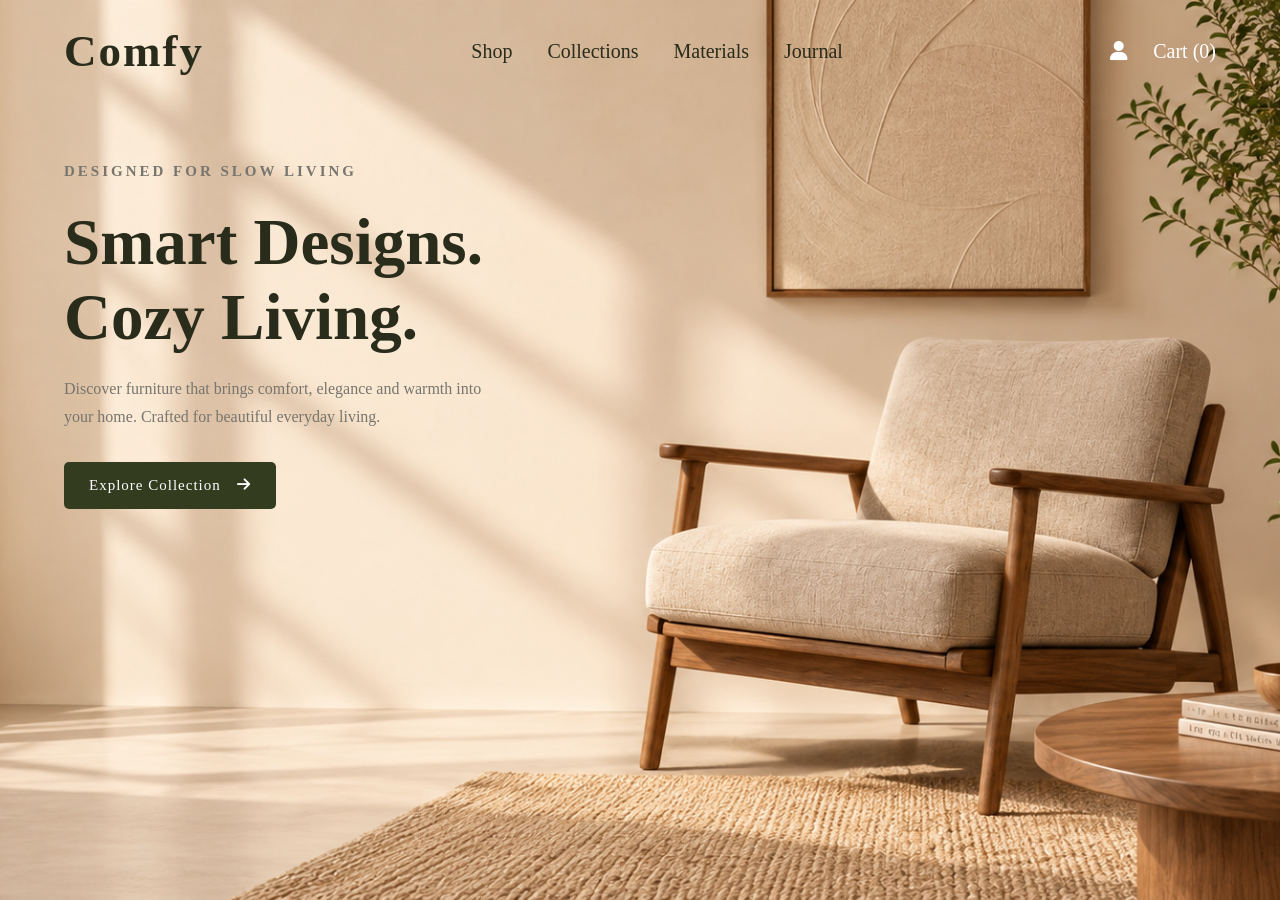
==== index.html @ 4d762289 "first commit" ====
<!DOCTYPE html>
<html lang="en">
<head>
    <meta charset="UTF-8">
    <meta name="viewport" content="width=device-width, initial-scale=1.0">
    <title>Home</title>
    <link rel="stylesheet" href="./CSS/style.css">
    <link rel="stylesheet" href="https://cdnjs.cloudflare.com/ajax/libs/font-awesome/6.5.0/css/all.min.css">
</head>
<body>
    <header class="hero">
        <nav class="navbar">
            <div class="logo">
                <h2>Comfy</h2>
            </div>
            <div class="nav-links">
                <a href="#">Shop</a>
                <a href="#">Collections</a>
                <a href="#">Materials</a>
                <a href="#">Journal</a>
            </div>
            <div class="nav-icons">
                <a href="#">
                    <i class="fa-solid fa-user"></i>
                </a>
                <a href="#">Cart (0)</a>
            </div>
        </nav>
        <div class="hero-content">
            <span class="tagline">DESIGNED FOR SLOW LIVING</span>
            <h1>
                Smart Designs.<br>
                Cozy Living.
            </h1>
            <p>
                Discover furniture that brings comfort,
                elegance and warmth into your home.
                Crafted for beautiful everyday living.
            </p>
            <a href="#" class="collection-btn">
                Explore Collection <i class="fa-solid fa-arrow-right"></i>
            </a>
        </div>
    </header>  
</body>
</html>
---- CSS/style.css ----
* {
    margin: 0;
    padding: 0;
}
.hero {
    background-image: url("../Assets/Images/main-bcg.jpeg");
    background-size: cover;
    background-position: center;
    background-repeat: no-repeat;
    min-height: 100vh;
}
.navbar {
    display: flex;
    justify-content: space-between;
    align-items: center;
    padding: 25px 5%;
    background: transparent;
}
.logo h2 {
    color: #292b1b;
    font-size: 45px;
    font-family: Georgia, serif;
    letter-spacing: 2px;
}
.nav-links {
    display: flex;
    gap: 35px;
}

.nav-links a {
    text-decoration: none;
    color: #292b1b;
    font-size: 20px;
    font-weight: 500;
}
.nav-icons {
    display: flex;
    align-items: center;
    gap: 25px;
}
.nav-icons a {
    text-decoration: none;
    color: white;
    font-size: 20px;
}
.nav-links a:hover,
.nav-icons a:hover {
    color: #9b7046;
}

.hero-content {
    width: 45%;
    padding: 60px 5%;
}
.tagline {
    color: #77756d;
    font-size: 15px;
    letter-spacing: 3px;
    font-weight: 600;
}
.hero-content h1 {
    color: #292b1b;
    font-size: 65px;
    font-family: Georgia, serif;
    line-height: 1.15;
    margin-top: 25px;
    margin-bottom: 20px;
}
.hero-content p {
    color: #77756d;
    font-size: 16px;
    line-height: 1.8;
    max-width: 420px;
    margin-bottom: 30px;
}
.collection-btn {
    display: inline-block;
    background-color: #343c20;
    color: white;
    padding: 15px 25px;
    text-decoration: none;
    border-radius: 5px;
    font-size: 15px;
    letter-spacing: 1px;
}
.collection-btn i {
    margin-left: 12px;
}

.collection-btn:hover {
    background-color: #77756d;
    color: white;
}
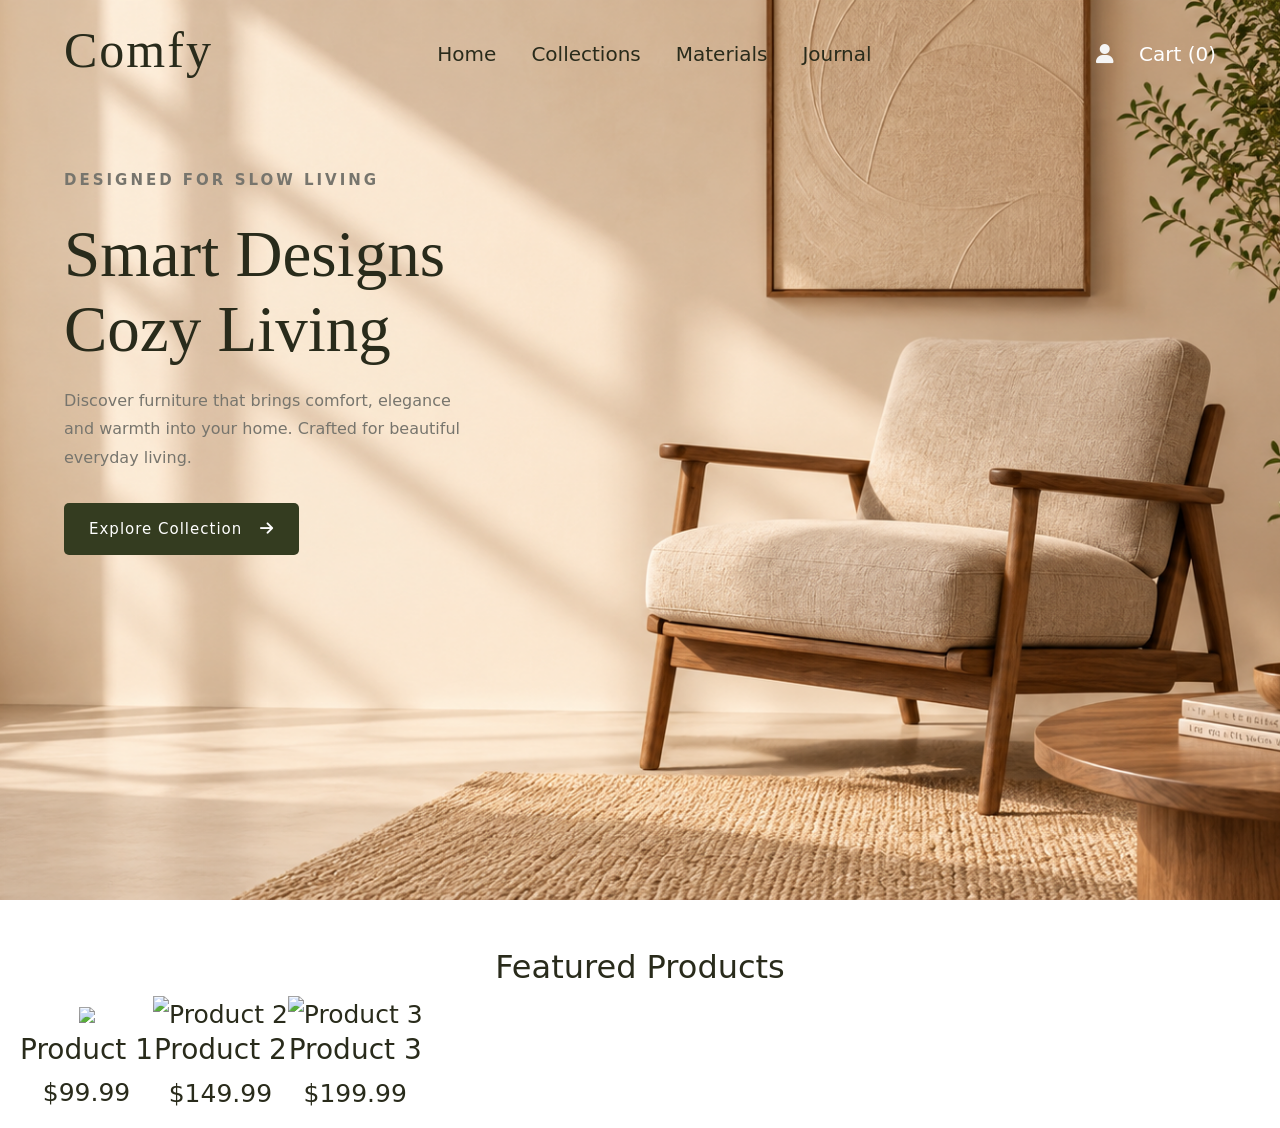
==== commit 3070d363: "Day 3 commit" ====
--- a/index.html
+++ b/index.html
@@ -4,33 +4,47 @@
     <meta charset="UTF-8">
     <meta name="viewport" content="width=device-width, initial-scale=1.0">
     <title>Home</title>
+    <link href="https://cdn.jsdelivr.net/npm/bootstrap@5.3.3/dist/css/bootstrap.min.css" rel="stylesheet">
+    <link rel="stylesheet" href="https://cdnjs.cloudflare.com/ajax/libs/font-awesome/6.5.0/css/all.min.css">
     <link rel="stylesheet" href="./CSS/style.css">
-    <link rel="stylesheet" href="https://cdnjs.cloudflare.com/ajax/libs/font-awesome/6.5.0/css/all.min.css">
-</head>
 <body>
     <header class="hero">
-        <nav class="navbar">
+        <nav class="comfy-navbar">
             <div class="logo">
                 <h2>Comfy</h2>
             </div>
-            <div class="nav-links">
-                <a href="#">Shop</a>
-                <a href="#">Collections</a>
-                <a href="#">Materials</a>
-                <a href="#">Journal</a>
+        <div class="nav-links">
+            <a href="#">Home</a>
+            <a href="#">Collections</a>
+            <a href="#">Materials</a>
+            <a href="#">Journal</a>
+        </div>
+        <div class="nav-icons">
+        <div class="dropdown">
+            <button class="profile-btn" type="button" data-bs-toggle="dropdown" aria-expanded="false">
+                <i class="fa-solid fa-user"></i>
+            </button>
+            <div class="dropdown-menu dropdown-menu-end p-3">
+                <h5>Welcome To Comfy</h5>
+                <p>Sign in for a better experience</p>
+                <a href="#" class="btn btn-outline-secondary w-100 mb-2"
+                    data-bs-toggle="modal" data-bs-target="#loginModal">
+                    Login
+                </a>
+                <a href="#" class="btn btn-warning w-100">
+                    <i class="fa-solid fa-user-plus"></i>
+                    Sign Up
+                </a>
             </div>
-            <div class="nav-icons">
-                <a href="#">
-                    <i class="fa-solid fa-user"></i>
-                </a>
-                <a href="#">Cart (0)</a>
-            </div>
-        </nav>
+        </div>
+            <a href="#">Cart (0)</a>
+        </div>
+    </nav>
         <div class="hero-content">
             <span class="tagline">DESIGNED FOR SLOW LIVING</span>
             <h1>
-                Smart Designs.<br>
-                Cozy Living.
+                Smart Designs<br>
+                Cozy Living
             </h1>
             <p>
                 Discover furniture that brings comfort,
@@ -41,6 +55,27 @@
                 Explore Collection <i class="fa-solid fa-arrow-right"></i>
             </a>
         </div>
-    </header>  
+    </header> 
+    <br><br>
+    <section class="featured-products">
+        <h2>Featured Products</h2>
+        <div class="product-grid">
+            <div class="product-card">
+                <img src=" alt="Product 1">
+                <h3>Product 1</h3>
+                <p>$99.99</p>
+            </div>
+            <div class="product-card">
+                <img src="" alt="Product 2">
+                <h3>Product 2</h3>
+                <p>$149.99</p>
+            </div>
+            <div class="product-card">
+                <img src="" alt="Product 3">
+                <h3>Product 3</h3>
+                <p>$199.99</p>
+            </div>
+        </div>
+    <script src="https://cdn.jsdelivr.net/npm/bootstrap@5.3.3/dist/js/bootstrap.bundle.min.js"></script>
 </body>
 </html>
--- a/CSS/style.css
+++ b/CSS/style.css
@@ -9,16 +9,16 @@
     background-repeat: no-repeat;
     min-height: 100vh;
 }
-.navbar {
+.comfy-navbar {
     display: flex;
     justify-content: space-between;
     align-items: center;
-    padding: 25px 5%;
+    padding: 20px 5%;
     background: transparent;
 }
 .logo h2 {
     color: #292b1b;
-    font-size: 45px;
+    font-size: 50px;
     font-family: Georgia, serif;
     letter-spacing: 2px;
 }
@@ -26,7 +26,6 @@
     display: flex;
     gap: 35px;
 }
-
 .nav-links a {
     text-decoration: none;
     color: #292b1b;
@@ -43,11 +42,31 @@
     color: white;
     font-size: 20px;
 }
+.nav-icons .dropdown button {
+    color: whitesmoke;
+    border: none;
+    background: transparent;
+    font-size: 20px;
+}
+.dropdown-menu {
+    width: 300px;
+    border: none;
+    border-radius: 15px;
+    box-shadow: 0 5px 20px rgba(0,0,0,0.15);
+}
+
+.dropdown-menu h5 {
+    color: #292b1b;
+}
+
+.dropdown-menu p {
+    color: #77756d;
+    font-size: 14px;
+}
 .nav-links a:hover,
 .nav-icons a:hover {
     color: #9b7046;
 }
-
 .hero-content {
     width: 45%;
     padding: 60px 5%;
@@ -86,8 +105,17 @@
 .collection-btn i {
     margin-left: 12px;
 }
-
 .collection-btn:hover {
     background-color: #77756d;
     color: white;
+}
+.featured-products{
+    text-align: center;
+    font-size: 25px;
+    color: #292b1b;
+}
+.product-grid{
+    display: flex;
+    align-items: center;
+    padding-left: 20px;
 }
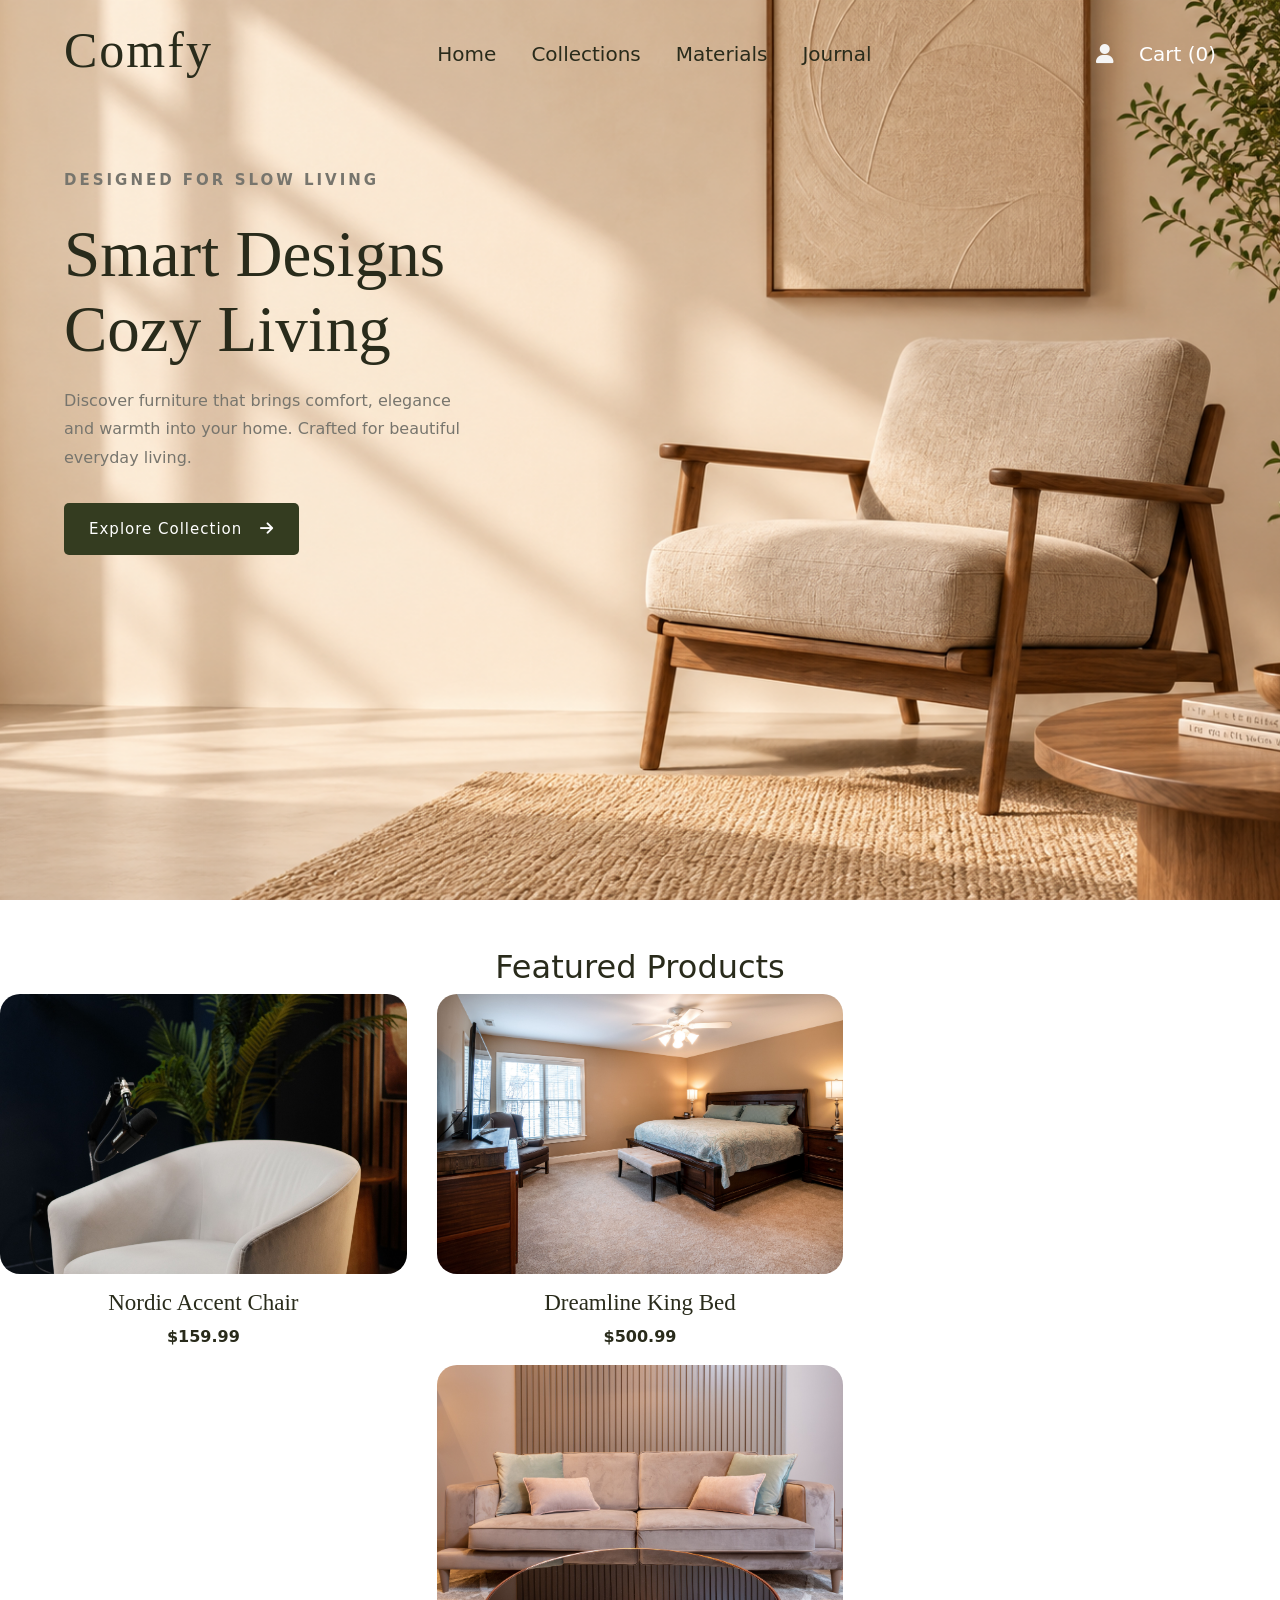
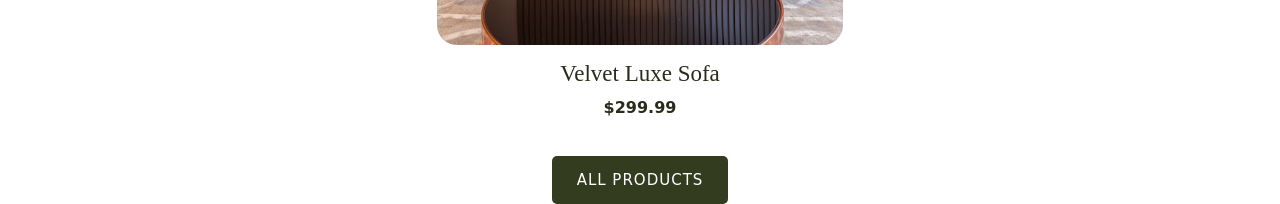
==== commit 1badffa4: "Day 3 commit" ====
--- a/index.html
+++ b/index.html
@@ -60,21 +60,42 @@
     <section class="featured-products">
         <h2>Featured Products</h2>
         <div class="product-grid">
-            <div class="product-card">
-                <img src=" alt="Product 1">
-                <h3>Product 1</h3>
-                <p>$99.99</p>
+        <div class="product-card">
+            <div class="product-image">
+                <img src="./Assets/Images/pexels-thisispav-30161488.jpg" alt="Product 1">
+                <div class="product-icons">
+                    <a href="#"><i class="fa-solid fa-magnifying-glass"></i></a>
+                    <a href="#"><i class="fa-solid fa-cart-shopping"></i></a>
+                </div>
             </div>
-            <div class="product-card">
-                <img src="" alt="Product 2">
-                <h3>Product 2</h3>
-                <p>$149.99</p>
+            <h3>Nordic Accent Chair</h3>
+            <p>$159.99</p>
+        </div>
+        <div class="product-card">
+            <div class="product-image">
+                <img src="./Assets/Images/pexels-curtis-adams-1694007-3935331.jpg" alt="Product 2">
+            <div class="product-icons">
+                <a href="#"><i class="fa-solid fa-magnifying-glass"></i></a>
+                <a href="#"><i class="fa-solid fa-cart-shopping"></i></a>
             </div>
-            <div class="product-card">
-                <img src="" alt="Product 3">
-                <h3>Product 3</h3>
-                <p>$199.99</p>
+            <h3>Dreamline King Bed</h3>
+            <p>$500.99</p>
+        </div>
+        <div class="product-card">
+            <div class="product-image">
+                <img src="./Assets/Images/pexels-artbovich-7018400.jpg" alt="Product 3">
+                <div class="product-icons">
+                    <a href="#"><i class="fa-solid fa-magnifying-glass"></i></a>
+                    <a href="#"><i class="fa-solid fa-cart-shopping"></i></a>
+                </div>
+                <h3>Velvet Luxe Sofa</h3>
+                <p>$299.99</p>
             </div>
+        </div>
+        <div>
+            <a href="#" class="all-products-btn">
+                ALL PRODUCTS
+            </a>
         </div>
     <script src="https://cdn.jsdelivr.net/npm/bootstrap@5.3.3/dist/js/bootstrap.bundle.min.js"></script>
 </body>
--- a/CSS/style.css
+++ b/CSS/style.css
@@ -114,8 +114,64 @@
     font-size: 25px;
     color: #292b1b;
 }
-.product-grid{
+.product-grid {
+    display: grid;
+    grid-template-columns: repeat(3, 1fr);
+    gap: 30px;
+}
+.product-card img {
+    margin-top: 23px;
+    width: 100%;
+    height: 280px;
+    object-fit: cover;
+    margin:0;
+    border-radius: 20px;
+}
+.product-card h3{
+    font-family: 'Times New Roman', Times, serif;
+    margin-top: 15px;
+    font-size: 23px;
+}
+.product-card p{
+    font-size: medium;
+    font-weight: bold;
+}
+.all-products-btn {
+    background-color: #343c20;
+    color: white;
+    padding: 13px 25px;
+    text-decoration: none;
+    border-radius: 5px;
+    font-size: 15px;
+    letter-spacing: 1px;
+    display:inline-block;
+    margin-top: 20px;
+}
+.all-products-btn:hover {
+    background-color: #77756d;
+    color: white;
+}
+.product-image {
+    position: relative;
+    overflow: hidden;
+}
+.product-icons {
+    position: absolute;
+    top: 50%;
+    left: 50%;
+    transform: translate(-50%, -50%);
     display: flex;
-    align-items: center;
-    padding-left: 20px;
+    gap: 15px;
+    opacity: 0;
+    transition: 0.3s ease;
+}
+.product-icons a {
+    background-color: orangered;
+    color: #292b1b;
+    padding: 12px;
+    border-radius: 60%;
+    text-decoration: none;
+}
+.product-image:hover .product-icons {
+    opacity: 1;
 }
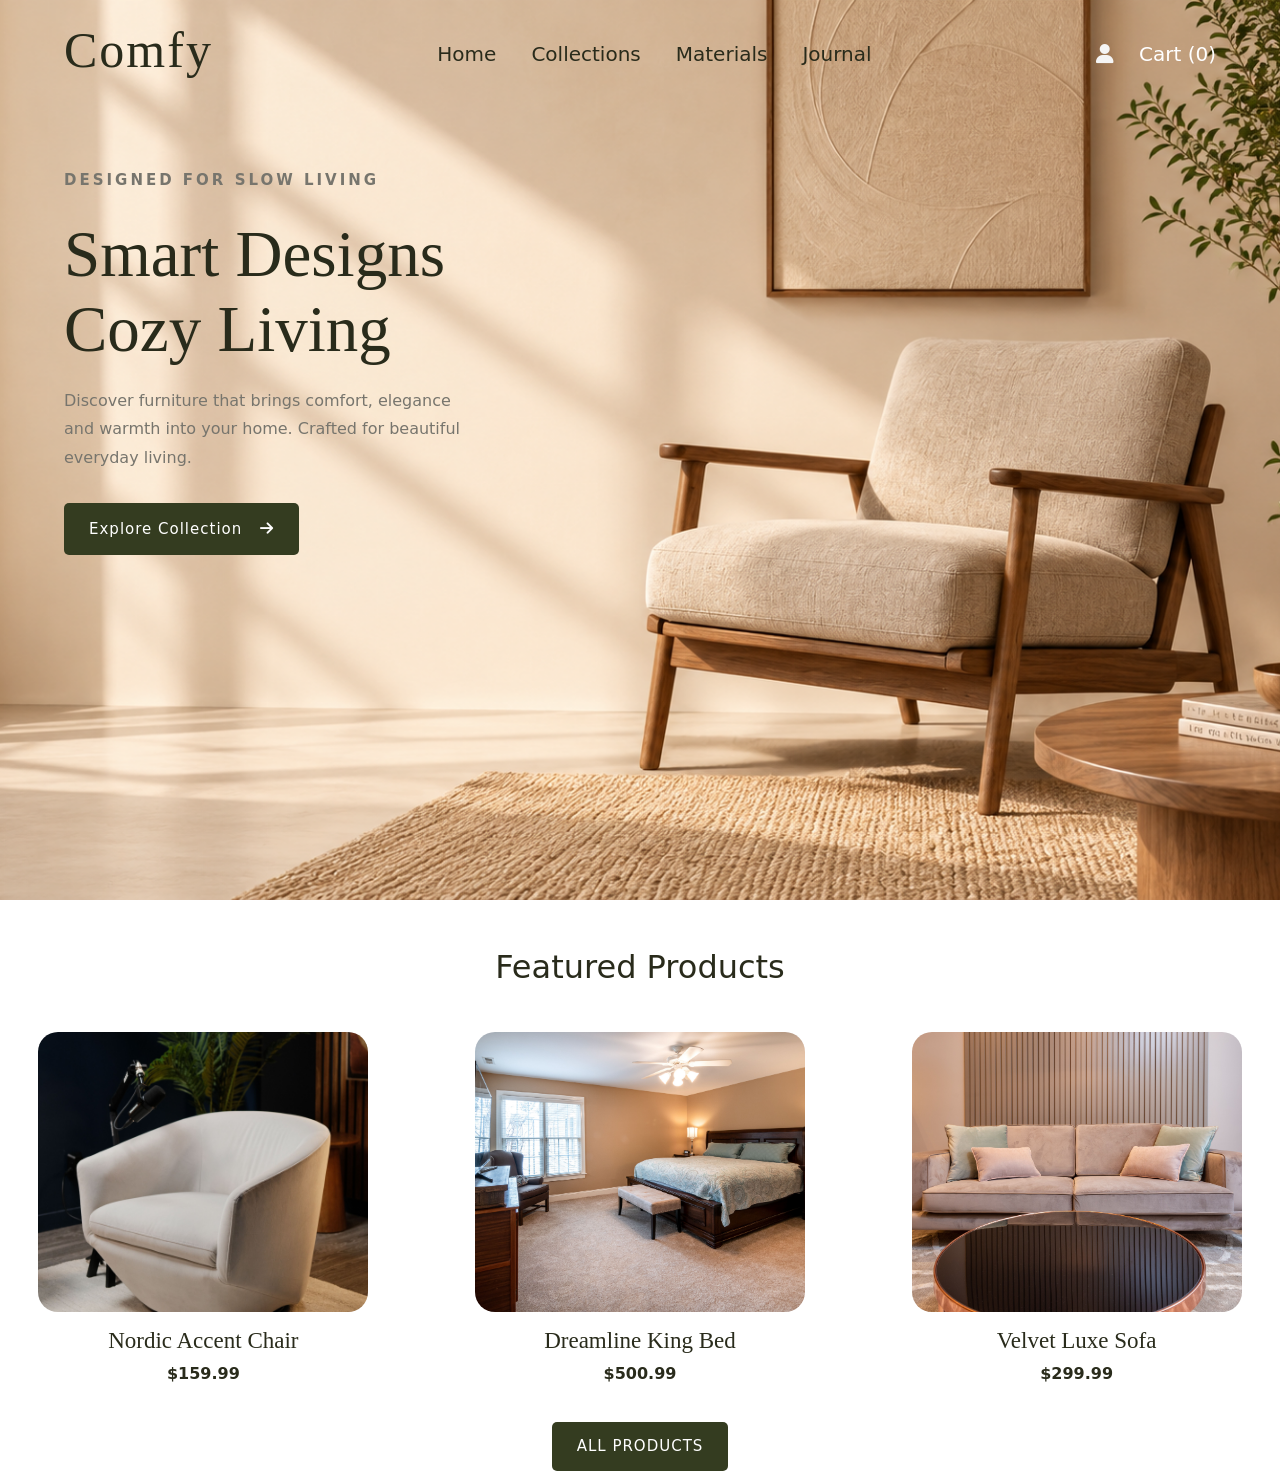
==== commit 65ce11e0: "Day 4 commit" ====
--- a/index.html
+++ b/index.html
@@ -59,39 +59,55 @@
     <br><br>
     <section class="featured-products">
         <h2>Featured Products</h2>
+        <br>
         <div class="product-grid">
-        <div class="product-card">
-            <div class="product-image">
-                <img src="./Assets/Images/pexels-thisispav-30161488.jpg" alt="Product 1">
-                <div class="product-icons">
-                    <a href="#"><i class="fa-solid fa-magnifying-glass"></i></a>
-                    <a href="#"><i class="fa-solid fa-cart-shopping"></i></a>
-                </div>
-            </div>
-            <h3>Nordic Accent Chair</h3>
-            <p>$159.99</p>
-        </div>
-        <div class="product-card">
-            <div class="product-image">
-                <img src="./Assets/Images/pexels-curtis-adams-1694007-3935331.jpg" alt="Product 2">
+
+    <!-- Product 1 -->
+    <div class="product-card">
+        <div class="product-image">
+            <img src="./Assets/Images/pexels-thisispav-30161488.jpg" alt="Product 1">
+
             <div class="product-icons">
                 <a href="#"><i class="fa-solid fa-magnifying-glass"></i></a>
                 <a href="#"><i class="fa-solid fa-cart-shopping"></i></a>
             </div>
-            <h3>Dreamline King Bed</h3>
-            <p>$500.99</p>
         </div>
-        <div class="product-card">
-            <div class="product-image">
-                <img src="./Assets/Images/pexels-artbovich-7018400.jpg" alt="Product 3">
-                <div class="product-icons">
-                    <a href="#"><i class="fa-solid fa-magnifying-glass"></i></a>
-                    <a href="#"><i class="fa-solid fa-cart-shopping"></i></a>
-                </div>
-                <h3>Velvet Luxe Sofa</h3>
-                <p>$299.99</p>
+
+        <h3>Nordic Accent Chair</h3>
+        <p>$159.99</p>
+    </div>
+
+    <!-- Product 2 -->
+    <div class="product-card">
+        <div class="product-image">
+            <img src="./Assets/Images/pexels-curtis-adams-1694007-3935331.jpg" alt="Product 2">
+
+            <div class="product-icons">
+                <a href="#"><i class="fa-solid fa-magnifying-glass"></i></a>
+                <a href="#"><i class="fa-solid fa-cart-shopping"></i></a>
             </div>
         </div>
+
+        <h3>Dreamline King Bed</h3>
+        <p>$500.99</p>
+    </div>
+
+    <!-- Product 3 -->
+    <div class="product-card">
+        <div class="product-image">
+            <img src="./Assets/Images/pexels-artbovich-7018400.jpg" alt="Product 3">
+
+            <div class="product-icons">
+                <a href="#"><i class="fa-solid fa-magnifying-glass"></i></a>
+                <a href="#"><i class="fa-solid fa-cart-shopping"></i></a>
+            </div>
+        </div>
+
+        <h3>Velvet Luxe Sofa</h3>
+        <p>$299.99</p>
+    </div>
+
+</div>
         <div>
             <a href="#" class="all-products-btn">
                 ALL PRODUCTS
--- a/CSS/style.css
+++ b/CSS/style.css
@@ -121,7 +121,7 @@
 }
 .product-card img {
     margin-top: 23px;
-    width: 100%;
+    width: 330px;
     height: 280px;
     object-fit: cover;
     margin:0;
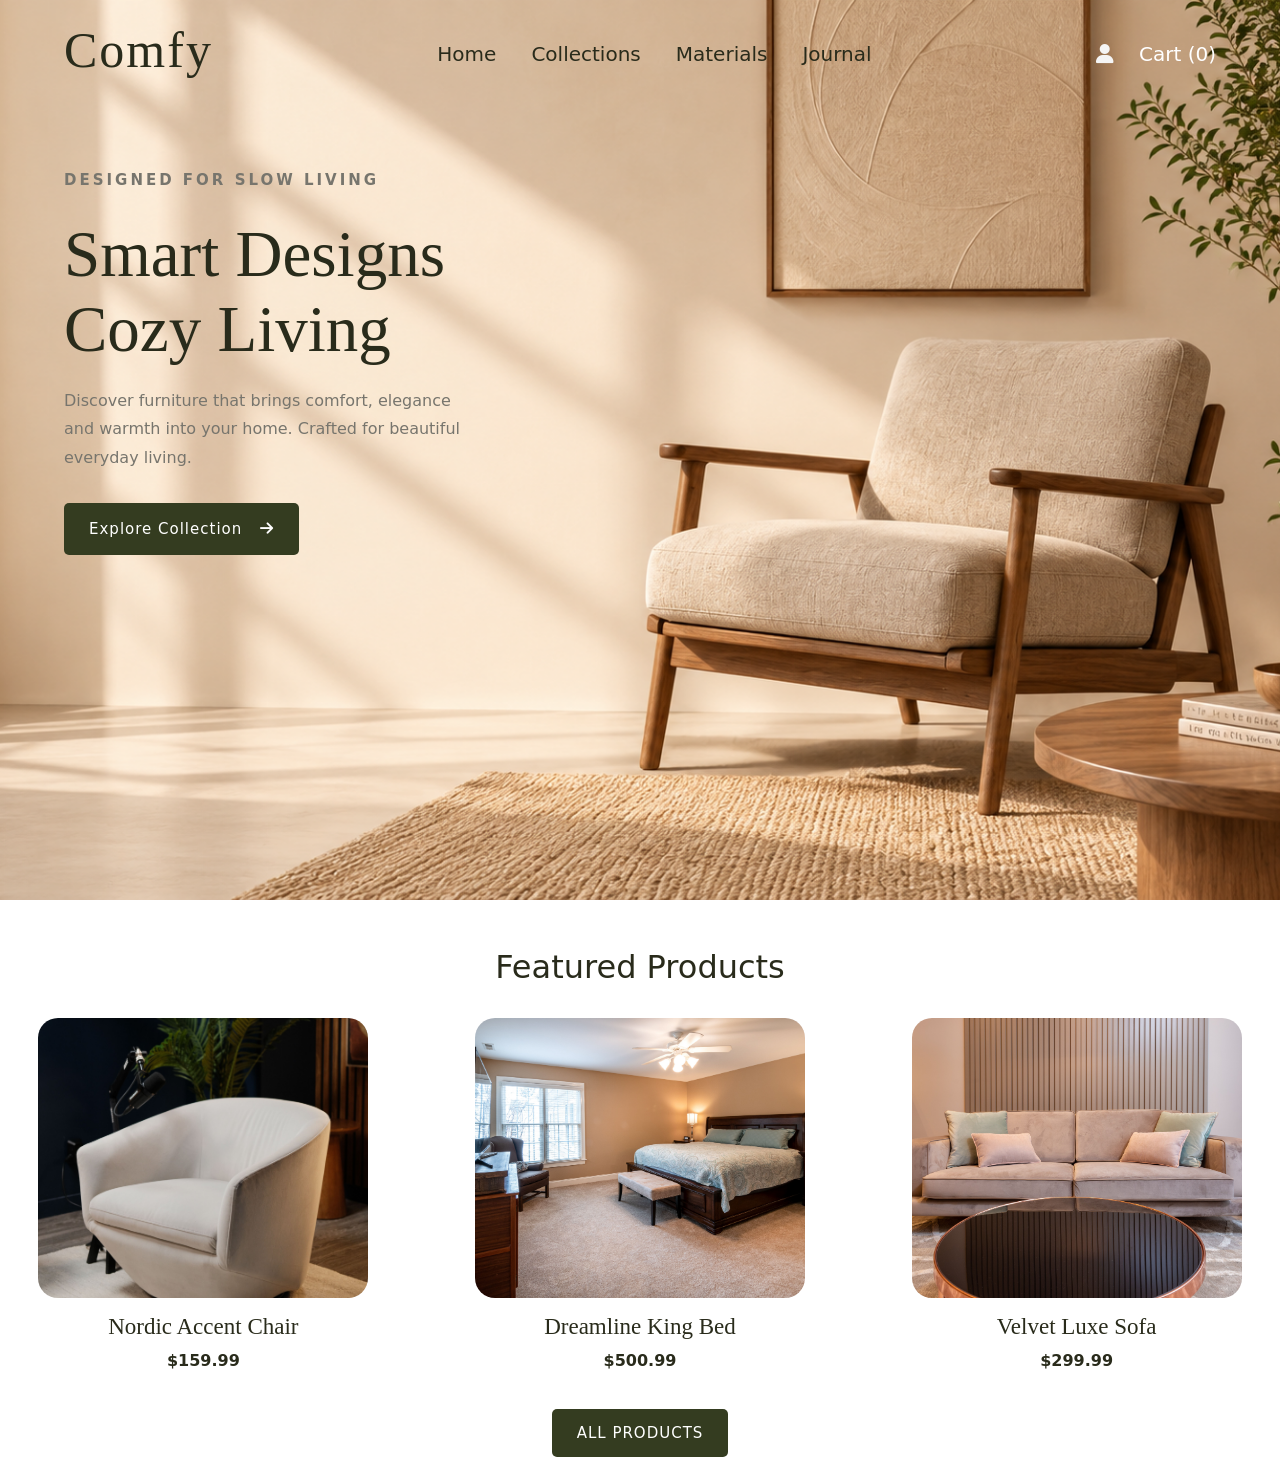
==== commit fed50089: "Day 4 Commit" ====
--- a/index.html
+++ b/index.html
@@ -68,7 +68,9 @@
             <img src="./Assets/Images/pexels-thisispav-30161488.jpg" alt="Product 1">
 
             <div class="product-icons">
-                <a href="#"><i class="fa-solid fa-magnifying-glass"></i></a>
+                <a href="./product1.html">
+                    <i class="fa-solid fa-magnifying-glass"></i>
+                </a>
                 <a href="#"><i class="fa-solid fa-cart-shopping"></i></a>
             </div>
         </div>
--- a/CSS/style.css
+++ b/CSS/style.css
@@ -111,7 +111,8 @@
 }
 .featured-products{
     text-align: center;
-    font-size: 25px;
+    font-size: 27
+    px;
     color: #292b1b;
 }
 .product-grid {
@@ -174,4 +175,81 @@
 }
 .product-image:hover .product-icons {
     opacity: 1;
+}
+.product-header {
+    background-color: #f5f1e9;
+    width: 100%;
+}
+
+.single-product {
+    display: flex;
+    gap: 50px;
+    padding: 60px 5%;
+    background-color: #f8f6f1;
+}
+
+.product-gallery {
+    display: flex;
+    gap: 20px;
+    width: 55%;
+}
+
+.product-thumbnails {
+    display: flex;
+    flex-direction: column;
+    gap: 15px;
+}
+
+.product-thumbnails img {
+    width: 100px;
+    height: 100px;
+    object-fit: cover;
+    border-radius: 8px;
+    cursor: pointer;
+}
+
+.main-product-image {
+    flex: 1;
+}
+
+.main-product-image img {
+    width: 100%;
+    height: 448px;
+    object-fit: cover;
+    border-radius: 10px;
+}
+
+.product-description {
+    width: 45%;
+    padding: 15px;
+}
+
+.product-description h1 {
+    font-family: Georgia, serif;
+    margin: 15px 0;
+    color: #292b1b;
+}
+
+.product-description h5 {
+    color: #77756d;
+    letter-spacing: 2px;
+}
+
+.product-description h3 {
+    margin: 25px 0;
+}
+
+.product-description p {
+    color: #77756d;
+    line-height: 1.8;
+}
+
+.add-cart-btn {
+    background-color: #343c20;
+    color: white;
+    padding: 15px 30px;
+    border: none;
+    border-radius: 5px;
+    margin-top: 25px;
+    cursor: pointer;
 }
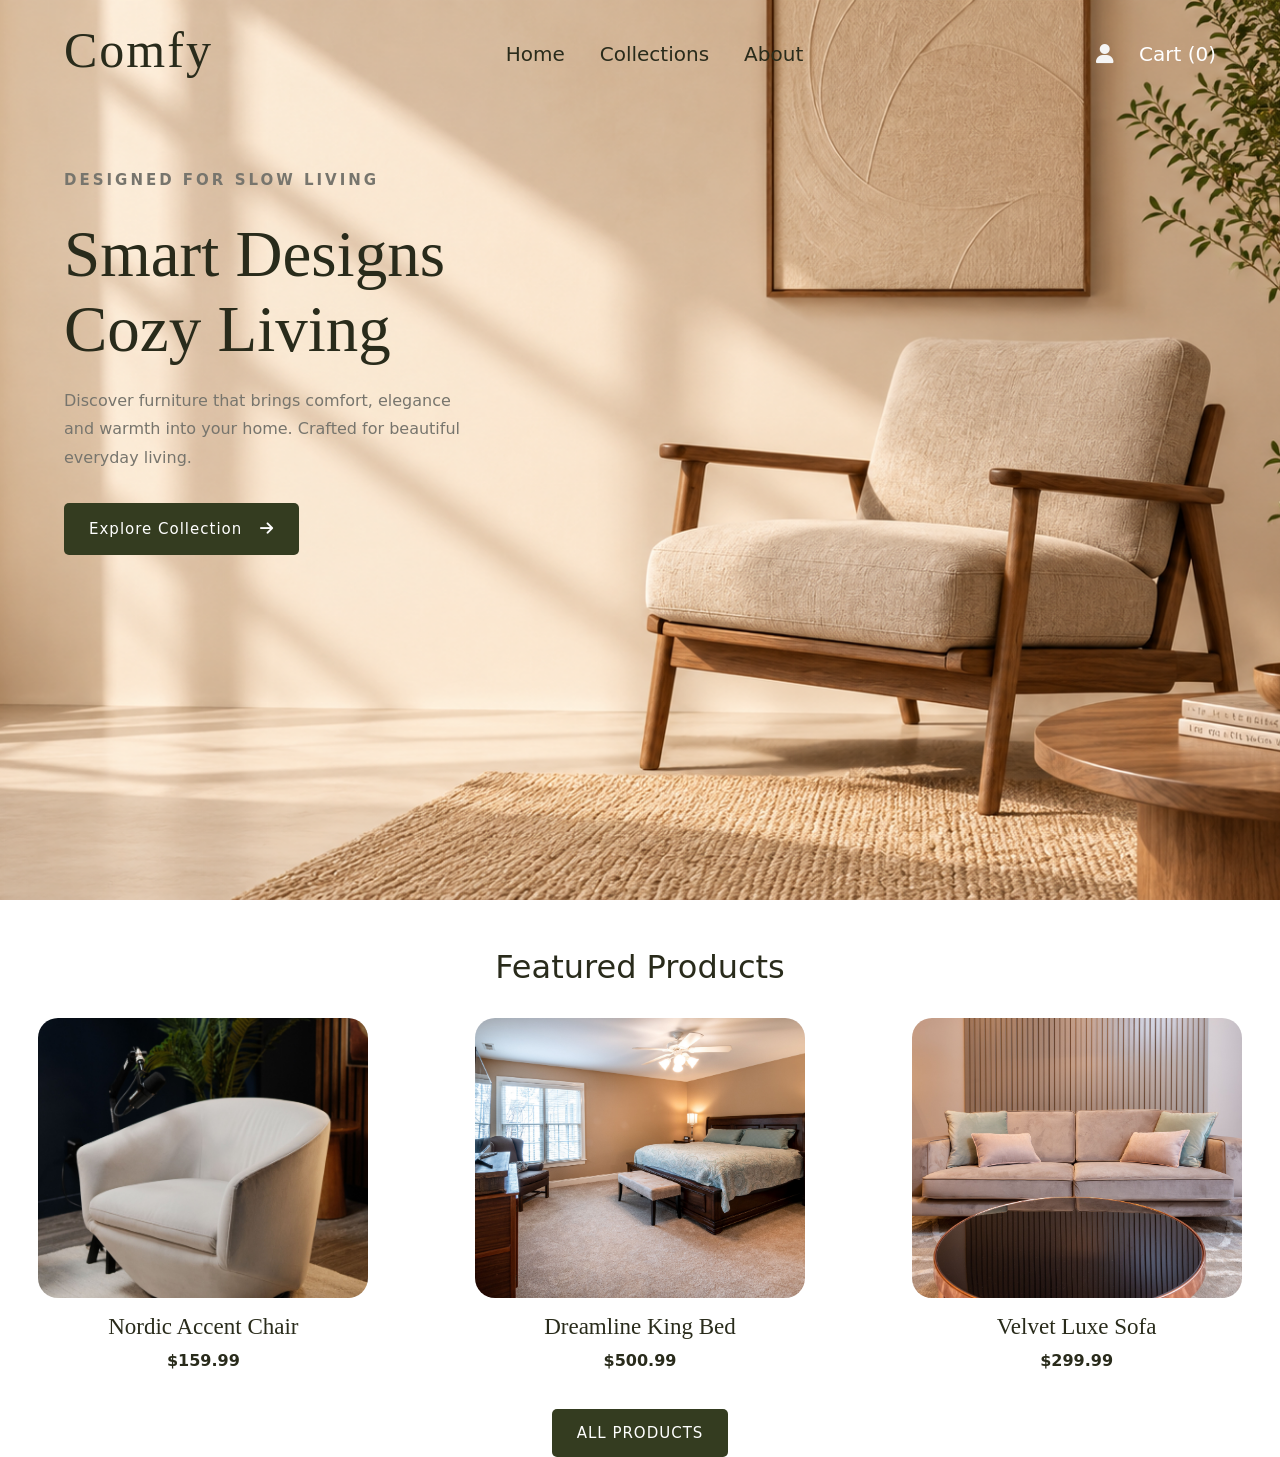
==== commit 7d4742fa: "Day 8 commit" ====
--- a/index.html
+++ b/index.html
@@ -15,9 +15,9 @@
             </div>
         <div class="nav-links">
             <a href="#">Home</a>
-            <a href="#">Collections</a>
-            <a href="#">Materials</a>
-            <a href="#">Journal</a>
+            <a href="./collections.html">Collections</a>
+            <a href="#">About</a>
+            <!-- <a href="#">Journal</a> -->
         </div>
         <div class="nav-icons">
         <div class="dropdown">
@@ -61,11 +61,10 @@
         <h2>Featured Products</h2>
         <br>
         <div class="product-grid">
-
-    <!-- Product 1 -->
     <div class="product-card">
+        <!-- product 1 -->
         <div class="product-image">
-            <img src="./Assets/Images/pexels-thisispav-30161488.jpg" alt="Product 1">
+            <img src="./Assets/Images/Nordic Accent Chair.jpg" alt="Product 1">
 
             <div class="product-icons">
                 <a href="./product1.html">
@@ -74,18 +73,18 @@
                 <a href="#"><i class="fa-solid fa-cart-shopping"></i></a>
             </div>
         </div>
-
         <h3>Nordic Accent Chair</h3>
         <p>$159.99</p>
     </div>
-
-    <!-- Product 2 -->
+    <!-- product 2 -->
     <div class="product-card">
         <div class="product-image">
-            <img src="./Assets/Images/pexels-curtis-adams-1694007-3935331.jpg" alt="Product 2">
+            <img src="./Assets/Images/Dreamline King Bed.jpg" alt="Product 2">
 
             <div class="product-icons">
-                <a href="#"><i class="fa-solid fa-magnifying-glass"></i></a>
+                <a href="./product2.html">
+                    <i class="fa-solid fa-magnifying-glass"></i>
+                </a>
                 <a href="#"><i class="fa-solid fa-cart-shopping"></i></a>
             </div>
         </div>
@@ -93,18 +92,18 @@
         <h3>Dreamline King Bed</h3>
         <p>$500.99</p>
     </div>
-
-    <!-- Product 3 -->
+    <!-- product 3 -->
     <div class="product-card">
         <div class="product-image">
-            <img src="./Assets/Images/pexels-artbovich-7018400.jpg" alt="Product 3">
+            <img src="./Assets/Images/Velvet Luxe Sofa.jpg" alt="Product 3">
 
             <div class="product-icons">
-                <a href="#"><i class="fa-solid fa-magnifying-glass"></i></a>
+                <a href="./product3.html">
+                    <i class="fa-solid fa-magnifying-glass"></i>
+                </a>
                 <a href="#"><i class="fa-solid fa-cart-shopping"></i></a>
             </div>
         </div>
-
         <h3>Velvet Luxe Sofa</h3>
         <p>$299.99</p>
     </div>
--- a/CSS/style.css
+++ b/CSS/style.css
@@ -2,6 +2,7 @@
     margin: 0;
     padding: 0;
 }
+
 .hero {
     background-image: url("../Assets/Images/main-bcg.jpeg");
     background-size: cover;
@@ -9,6 +10,7 @@
     background-repeat: no-repeat;
     min-height: 100vh;
 }
+
 .comfy-navbar {
     display: flex;
     justify-content: space-between;
@@ -16,38 +18,45 @@
     padding: 20px 5%;
     background: transparent;
 }
+
 .logo h2 {
     color: #292b1b;
     font-size: 50px;
     font-family: Georgia, serif;
     letter-spacing: 2px;
 }
+
 .nav-links {
     display: flex;
     gap: 35px;
 }
+
 .nav-links a {
     text-decoration: none;
     color: #292b1b;
     font-size: 20px;
     font-weight: 500;
 }
+
 .nav-icons {
     display: flex;
     align-items: center;
     gap: 25px;
 }
+
 .nav-icons a {
     text-decoration: none;
     color: white;
     font-size: 20px;
 }
+
 .nav-icons .dropdown button {
     color: whitesmoke;
     border: none;
     background: transparent;
     font-size: 20px;
 }
+
 .dropdown-menu {
     width: 300px;
     border: none;
@@ -63,20 +72,24 @@
     color: #77756d;
     font-size: 14px;
 }
+
 .nav-links a:hover,
 .nav-icons a:hover {
     color: #9b7046;
 }
+
 .hero-content {
     width: 45%;
     padding: 60px 5%;
 }
+
 .tagline {
     color: #77756d;
     font-size: 15px;
     letter-spacing: 3px;
     font-weight: 600;
 }
+
 .hero-content h1 {
     color: #292b1b;
     font-size: 65px;
@@ -85,6 +98,7 @@
     margin-top: 25px;
     margin-bottom: 20px;
 }
+
 .hero-content p {
     color: #77756d;
     font-size: 16px;
@@ -92,6 +106,7 @@
     max-width: 420px;
     margin-bottom: 30px;
 }
+
 .collection-btn {
     display: inline-block;
     background-color: #343c20;
@@ -102,41 +117,49 @@
     font-size: 15px;
     letter-spacing: 1px;
 }
+
 .collection-btn i {
     margin-left: 12px;
 }
+
 .collection-btn:hover {
     background-color: #77756d;
     color: white;
 }
-.featured-products{
+
+.featured-products {
     text-align: center;
     font-size: 27
     px;
     color: #292b1b;
 }
+
 .product-grid {
     display: grid;
     grid-template-columns: repeat(3, 1fr);
     gap: 30px;
 }
+
 .product-card img {
     margin-top: 23px;
     width: 330px;
     height: 280px;
     object-fit: cover;
-    margin:0;
+    margin: 0;
     border-radius: 20px;
 }
-.product-card h3{
+
+.product-card h3 {
     font-family: 'Times New Roman', Times, serif;
     margin-top: 15px;
     font-size: 23px;
 }
-.product-card p{
+
+.product-card p {
     font-size: medium;
     font-weight: bold;
 }
+
 .all-products-btn {
     background-color: #343c20;
     color: white;
@@ -145,17 +168,20 @@
     border-radius: 5px;
     font-size: 15px;
     letter-spacing: 1px;
-    display:inline-block;
+    display: inline-block;
     margin-top: 20px;
 }
+
 .all-products-btn:hover {
     background-color: #77756d;
     color: white;
 }
+
 .product-image {
     position: relative;
     overflow: hidden;
 }
+
 .product-icons {
     position: absolute;
     top: 50%;
@@ -166,6 +192,7 @@
     opacity: 0;
     transition: 0.3s ease;
 }
+
 .product-icons a {
     background-color: orangered;
     color: #292b1b;
@@ -173,9 +200,11 @@
     border-radius: 60%;
     text-decoration: none;
 }
+
 .product-image:hover .product-icons {
     opacity: 1;
 }
+
 .product-header {
     background-color: #f5f1e9;
     width: 100%;
@@ -201,7 +230,7 @@
 }
 
 .product-thumbnails img {
-    width: 100px;
+    width: 90px;
     height: 100px;
     object-fit: cover;
     border-radius: 8px;
@@ -252,4 +281,150 @@
     border-radius: 5px;
     margin-top: 25px;
     cursor: pointer;
+}
+
+.collections-banner {
+    background-color: #eef3f7;
+    padding: 20px 5%;
+}
+
+.collections-banner h1 {
+    color: #607f9b;
+    font-size: 35px;
+}
+.collections-container {
+    display: flex;
+    align-items: flex-start;
+    gap: 45px;
+    padding: 40px 5%;
+    background-color: white;
+    width: 100%;
+    box-sizing: border-box;
+}
+.category-sidebar {
+    width: 18%;
+    flex-shrink: 0;
+}
+.search-box {
+    width: 100%;
+    padding: 12px;
+    border: none;
+    background-color: #eef3f7;
+    border-radius: 5px;
+    margin-bottom: 30px;
+    box-sizing: border-box;
+}
+.filter-section {
+    margin-bottom: 30px;
+}
+.filter-section h3 {
+    font-size: 20px;
+    color: #292b1b;
+    margin-bottom: 15px;
+}
+.filter-section ul {
+    list-style: none;
+    padding: 0;
+}
+
+.filter-section li {
+    margin-bottom: 15px;
+}
+
+.filter-section a {
+    text-decoration: none;
+    color: #77756d;
+}
+
+.filter-section a:hover {
+    color: #9b7046;
+}
+
+.filter-section input[type="range"] {
+    width: 100%;
+    cursor: pointer;
+}
+.collections-products {
+    flex: 1;
+    min-width: 0;
+    width: 82%;
+}
+
+.collections-products .product-grid {
+    display: grid;
+    grid-template-columns: repeat(3, minmax(0, 1fr));
+    gap: 35px 25px;
+    width: 100%;
+    padding: 0;
+    margin: 0;
+    box-sizing: border-box;
+}
+.collections-products .product-card {
+    width: 100%;
+    min-width: 0;
+    text-align: center;
+    box-sizing: border-box;
+}
+
+.collections-products .product-image {
+    position: relative;
+    width: 100%;
+    height: 210px;
+    overflow: hidden;
+    border-radius: 8px;
+}
+
+.collections-products .product-card img {
+    width: 100%;
+    height: 100%;
+    object-fit: cover;
+    display: block;
+    margin: 0;
+    border-radius: 8px;
+}
+
+.collections-products .product-card h3 {
+    color: #607f9b;
+    font-size: 17px;
+    letter-spacing: 1px;
+    margin-top: 18px;
+}
+
+.collections-products .product-card p {
+    color: #292b1b;
+    font-weight: bold;
+    margin-top: 5px;
+}
+.collections-products .product-icons {
+    position: absolute;
+    top: 50%;
+    left: 50%;
+    transform: translate(-50%, -50%);
+    display: flex;
+    gap: 15px;
+    opacity: 0;
+    transition: 0.3s ease;
+}
+
+.collections-products .product-image:hover .product-icons {
+    opacity: 1;
+}
+
+.collections-products .product-icons a {
+    background-color: white;
+    color: #292b1b;
+    padding: 12px;
+    border-radius: 50%;
+    text-decoration: none;
+}
+
+.collections-products .product-icons a:hover {
+    background-color: #9b7046;
+    color: white;
+}
+.product-header .nav-icons a {
+    color: #292b1b;
+}
+.product-header .nav-icons .profile-btn {
+    color: #292b1b;
 }
